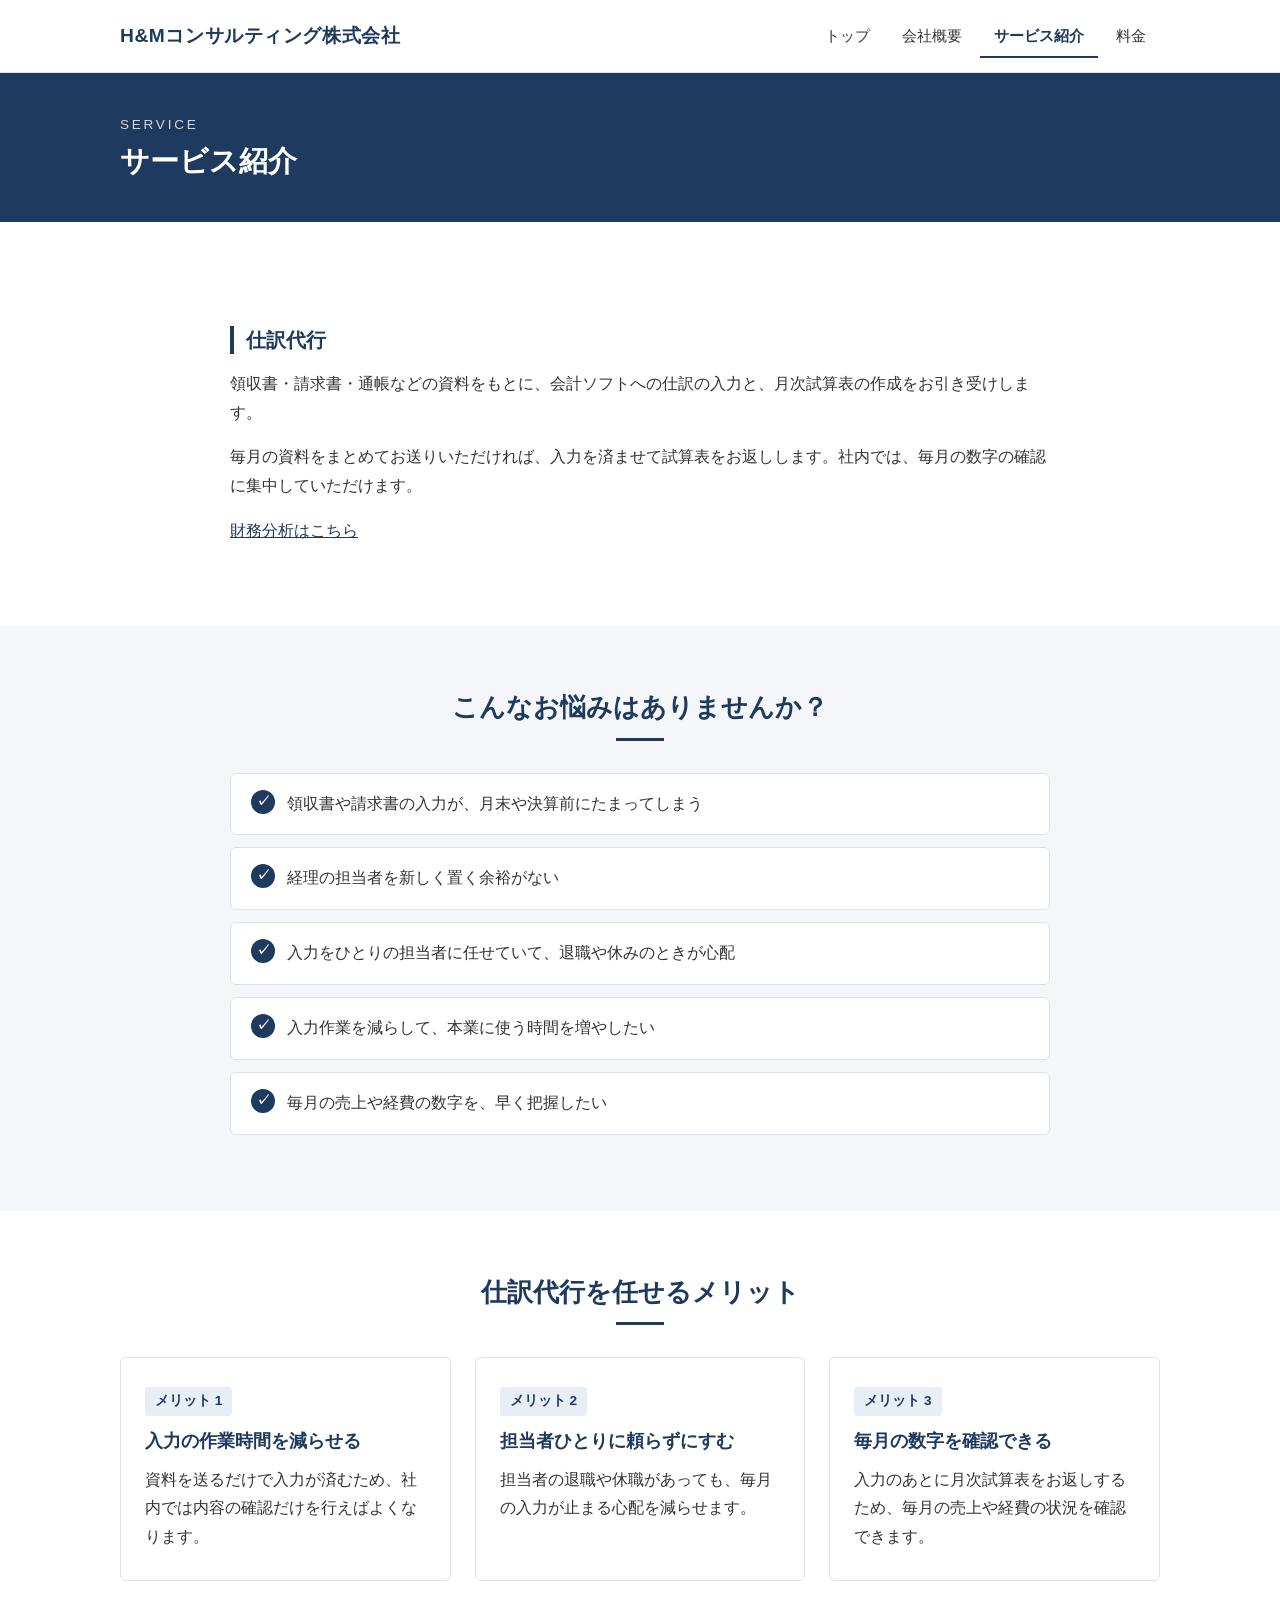
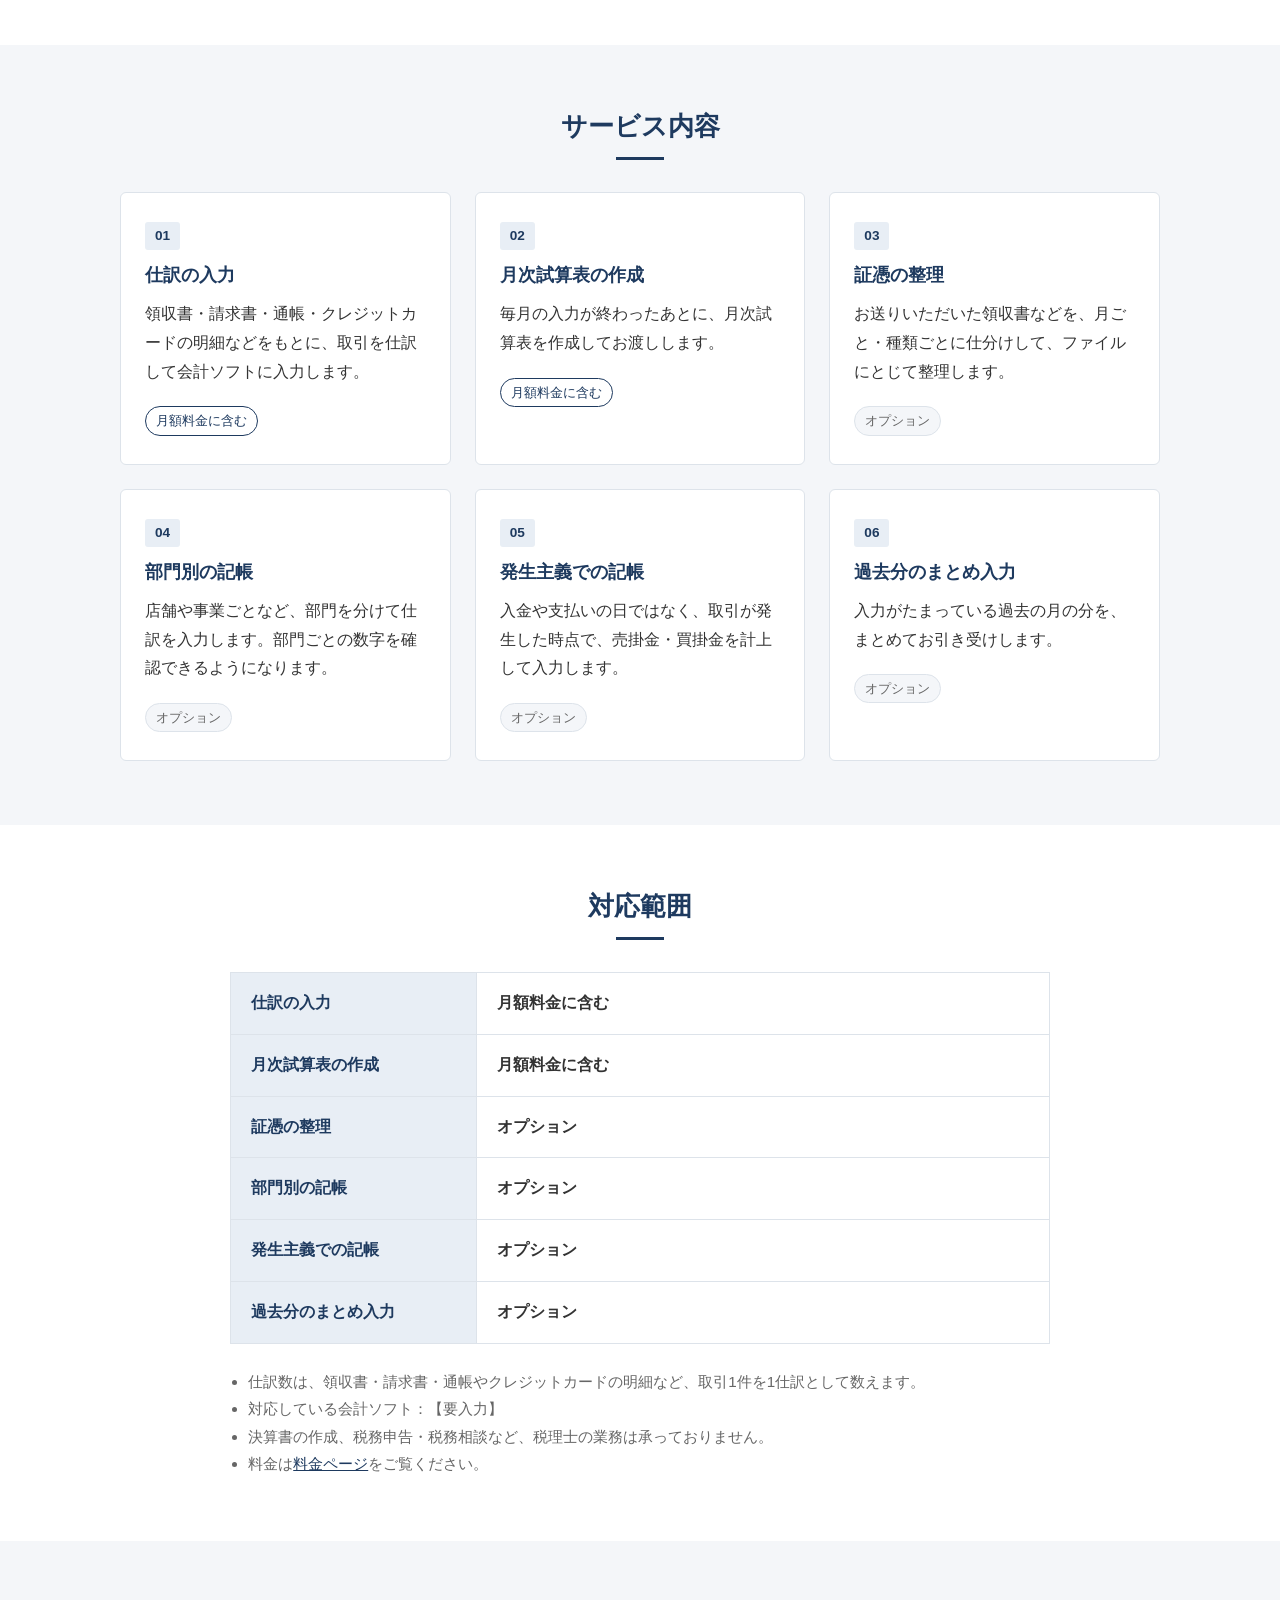
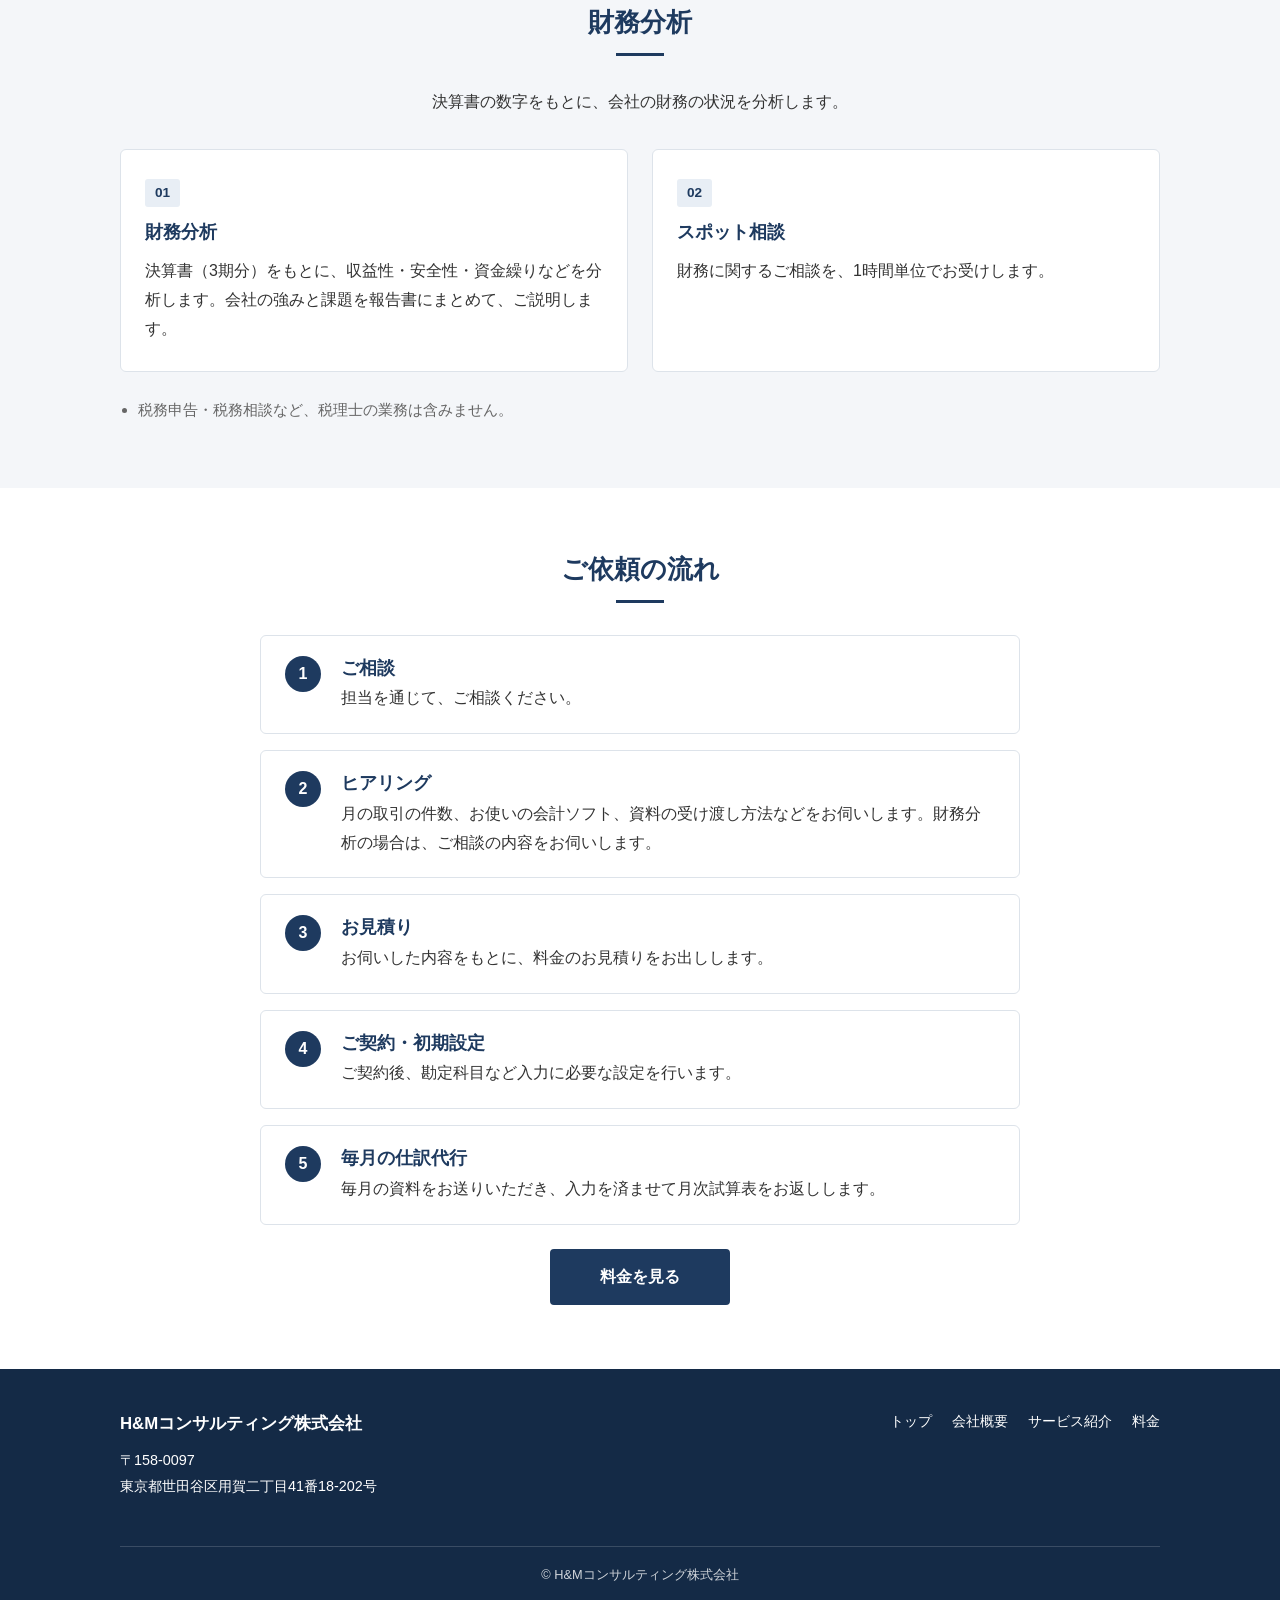
==== services.html @ 1e4bd51f "Add company website for H&M Consulting (4 static pages) - Top, company profile, services and pricing" ====
<!DOCTYPE html>
<html lang="ja">
<head>
  <meta charset="UTF-8">
  <meta name="viewport" content="width=device-width, initial-scale=1">
  <title>サービス紹介｜H&amp;Mコンサルティング株式会社</title>
  <meta name="description" content="H&amp;Mコンサルティング株式会社の仕訳代行と、財務分析のご紹介です。">
  <link rel="stylesheet" href="css/style.css">
</head>
<body>

  <!-- ===== ヘッダー（全ページ共通：変更するときは4ファイルすべて直してください） ===== -->
  <header class="site-header">
    <div class="container header-inner">
      <a href="index.html" class="logo">H&amp;Mコンサルティング株式会社</a>
      <nav class="global-nav" aria-label="メインメニュー">
        <ul>
          <li><a href="index.html">トップ</a></li>
          <li><a href="company.html">会社概要</a></li>
          <li><a href="services.html" aria-current="page">サービス紹介</a></li>
          <li><a href="pricing.html">料金</a></li>
        </ul>
      </nav>
    </div>
  </header>
  <!-- ===== ヘッダーここまで ===== -->

  <main>

    <div class="page-header">
      <div class="container">
        <p class="page-header-en">SERVICE</p>
        <h1>サービス紹介</h1>
      </div>
    </div>

    <!-- ===== 紹介文 ===== -->
    <section class="section">
      <div class="container container-narrow">
        <h2 class="sub-title">仕訳代行</h2>
        <p>領収書・請求書・通帳などの資料をもとに、会計ソフトへの仕訳の入力と、月次試算表の作成をお引き受けします。</p>
        <p>毎月の資料をまとめてお送りいただければ、入力を済ませて試算表をお返しします。社内では、毎月の数字の確認に集中していただけます。</p>
        <p><a href="#analysis">財務分析はこちら</a></p>
      </div>
    </section>

    <!-- ===== こんなお悩み ===== -->
    <section class="section section-gray">
      <div class="container container-narrow">
        <h2 class="section-title">こんなお悩みはありませんか？</h2>
        <ul class="check-list">
          <li>領収書や請求書の入力が、月末や決算前にたまってしまう</li>
          <li>経理の担当者を新しく置く余裕がない</li>
          <li>入力をひとりの担当者に任せていて、退職や休みのときが心配</li>
          <li>入力作業を減らして、本業に使う時間を増やしたい</li>
          <li>毎月の売上や経費の数字を、早く把握したい</li>
        </ul>
      </div>
    </section>

    <!-- ===== 任せるメリット ===== -->
    <section class="section">
      <div class="container">
        <h2 class="section-title">仕訳代行を任せるメリット</h2>
        <div class="card-grid">
          <div class="card">
            <span class="card-number">メリット 1</span>
            <h3>入力の作業時間を減らせる</h3>
            <p>資料を送るだけで入力が済むため、社内では内容の確認だけを行えばよくなります。</p>
          </div>
          <div class="card">
            <span class="card-number">メリット 2</span>
            <h3>担当者ひとりに頼らずにすむ</h3>
            <p>担当者の退職や休職があっても、毎月の入力が止まる心配を減らせます。</p>
          </div>
          <div class="card">
            <span class="card-number">メリット 3</span>
            <h3>毎月の数字を確認できる</h3>
            <p>入力のあとに月次試算表をお返しするため、毎月の売上や経費の状況を確認できます。</p>
          </div>
        </div>
      </div>
    </section>

    <!-- ===== サービス内容（カードを増やすときは <div class="card"> から </div> までをコピー） ===== -->
    <section class="section section-gray">
      <div class="container">
        <h2 class="section-title">サービス内容</h2>
        <div class="card-grid">
          <div class="card">
            <span class="card-number">01</span>
            <h3>仕訳の入力</h3>
            <p>領収書・請求書・通帳・クレジットカードの明細などをもとに、取引を仕訳して会計ソフトに入力します。</p>
            <span class="tag">月額料金に含む</span>
          </div>
          <div class="card">
            <span class="card-number">02</span>
            <h3>月次試算表の作成</h3>
            <p>毎月の入力が終わったあとに、月次試算表を作成してお渡しします。</p>
            <span class="tag">月額料金に含む</span>
          </div>
          <div class="card">
            <span class="card-number">03</span>
            <h3>証憑の整理</h3>
            <p>お送りいただいた領収書などを、月ごと・種類ごとに仕分けして、ファイルにとじて整理します。</p>
            <span class="tag tag-sub">オプション</span>
          </div>
          <div class="card">
            <span class="card-number">04</span>
            <h3>部門別の記帳</h3>
            <p>店舗や事業ごとなど、部門を分けて仕訳を入力します。部門ごとの数字を確認できるようになります。</p>
            <span class="tag tag-sub">オプション</span>
          </div>
          <div class="card">
            <span class="card-number">05</span>
            <h3>発生主義での記帳</h3>
            <p>入金や支払いの日ではなく、取引が発生した時点で、売掛金・買掛金を計上して入力します。</p>
            <span class="tag tag-sub">オプション</span>
          </div>
          <div class="card">
            <span class="card-number">06</span>
            <h3>過去分のまとめ入力</h3>
            <p>入力がたまっている過去の月の分を、まとめてお引き受けします。</p>
            <span class="tag tag-sub">オプション</span>
          </div>
        </div>
      </div>
    </section>

    <!-- ===== 対応範囲 ===== -->
    <section class="section">
      <div class="container container-narrow">
        <h2 class="section-title">対応範囲</h2>
        <table class="price-table scope-table">
          <tr>
            <th>仕訳の入力</th>
            <td>月額料金に含む</td>
          </tr>
          <tr>
            <th>月次試算表の作成</th>
            <td>月額料金に含む</td>
          </tr>
          <tr>
            <th>証憑の整理</th>
            <td>オプション</td>
          </tr>
          <tr>
            <th>部門別の記帳</th>
            <td>オプション</td>
          </tr>
          <tr>
            <th>発生主義での記帳</th>
            <td>オプション</td>
          </tr>
          <tr>
            <th>過去分のまとめ入力</th>
            <td>オプション</td>
          </tr>
        </table>
        <ul class="note-list">
          <li>仕訳数は、領収書・請求書・通帳やクレジットカードの明細など、取引1件を1仕訳として数えます。</li>
          <li>対応している会計ソフト：【要入力】</li>
          <li>決算書の作成、税務申告・税務相談など、税理士の業務は承っておりません。</li>
          <li>料金は<a href="pricing.html">料金ページ</a>をご覧ください。</li>
        </ul>
      </div>
    </section>

    <!-- ===== 財務分析 ===== -->
    <section class="section section-gray" id="analysis">
      <div class="container">
        <h2 class="section-title">財務分析</h2>
        <p class="section-lead">決算書の数字をもとに、会社の財務の状況を分析します。</p>
        <div class="card-grid card-grid-2">
          <div class="card">
            <span class="card-number">01</span>
            <h3>財務分析</h3>
            <p>決算書（3期分）をもとに、収益性・安全性・資金繰りなどを分析します。会社の強みと課題を報告書にまとめて、ご説明します。</p>
          </div>
          <div class="card">
            <span class="card-number">02</span>
            <h3>スポット相談</h3>
            <p>財務に関するご相談を、1時間単位でお受けします。</p>
          </div>
        </div>
        <ul class="note-list">
          <li>税務申告・税務相談など、税理士の業務は含みません。</li>
        </ul>
      </div>
    </section>

    <!-- ===== ご依頼の流れ ===== -->
    <section class="section">
      <div class="container">
        <h2 class="section-title">ご依頼の流れ</h2>
        <ol class="flow">
          <li>
            <h3>ご相談</h3>
            <p>担当を通じて、ご相談ください。</p>
          </li>
          <li>
            <h3>ヒアリング</h3>
            <p>月の取引の件数、お使いの会計ソフト、資料の受け渡し方法などをお伺いします。財務分析の場合は、ご相談の内容をお伺いします。</p>
          </li>
          <li>
            <h3>お見積り</h3>
            <p>お伺いした内容をもとに、料金のお見積りをお出しします。</p>
          </li>
          <li>
            <h3>ご契約・初期設定</h3>
            <p>ご契約後、勘定科目など入力に必要な設定を行います。</p>
          </li>
          <li>
            <h3>毎月の仕訳代行</h3>
            <p>毎月の資料をお送りいただき、入力を済ませて月次試算表をお返しします。</p>
          </li>
        </ol>
        <div class="btn-group btn-group-center">
          <a href="pricing.html" class="btn btn-primary">料金を見る</a>
        </div>
      </div>
    </section>


  </main>

  <!-- ===== フッター（全ページ共通：変更するときは4ファイルすべて直してください） ===== -->
  <footer class="site-footer">
    <div class="container">
      <div class="footer-inner">
        <div>
          <p class="footer-name">H&amp;Mコンサルティング株式会社</p>
          <p>〒158-0097<br>東京都世田谷区用賀二丁目41番18-202号</p>
        </div>
        <nav class="footer-nav" aria-label="フッターメニュー">
          <ul>
            <li><a href="index.html">トップ</a></li>
            <li><a href="company.html">会社概要</a></li>
            <li><a href="services.html">サービス紹介</a></li>
            <li><a href="pricing.html">料金</a></li>
          </ul>
        </nav>
      </div>
      <p class="copyright">&copy; H&amp;Mコンサルティング株式会社</p>
    </div>
  </footer>
  <!-- ===== フッターここまで ===== -->

</body>
</html>
---- css/style.css ----
@charset "UTF-8";

/* =========================================================
   H&Mコンサルティング株式会社 共通スタイル
   ---------------------------------------------------------
   ・サイト全体の色は、すぐ下の「色の設定」で変更できます。
   ・このファイルは4ページすべてで共通です。
   ========================================================= */

/* ---------- 色・文字・幅の設定（ここを変えるとサイト全体が変わります） ---------- */
:root {
  --color-main: #1e3a5f;        /* メインの色（濃い紺）：見出し・ボタン・フッター */
  --color-main-dark: #142a46;   /* メインの色の濃いめ：ボタンにマウスを乗せたとき */
  --color-main-light: #e8eef5;  /* メインの色の薄いめ：表の見出し・番号の背景 */
  --color-text: #333333;        /* 本文の文字色 */
  --color-text-light: #666666;  /* 補足の文字色 */
  --color-bg: #ffffff;          /* 基本の背景色 */
  --color-bg-gray: #f4f6f9;     /* 区切り用の薄いグレーの背景色 */
  --color-border: #dde3ea;      /* 線の色 */

  --font-base: "Hiragino Kaku Gothic ProN", "Hiragino Sans", "Noto Sans JP",
    "Yu Gothic", "YuGothic", Meiryo, sans-serif;

  --max-width: 1080px;          /* ページの最大の横幅 */
}

/* ---------- 基本 ---------- */
*,
*::before,
*::after {
  box-sizing: border-box;
}

html {
  -webkit-text-size-adjust: 100%;
}

body {
  margin: 0;
  font-family: var(--font-base);
  font-size: 16px;
  line-height: 1.8;
  color: var(--color-text);
  background: var(--color-bg);
}

img {
  display: block;
  max-width: 100%;
  height: auto;
}

a {
  color: var(--color-main);
}

h1,
h2,
h3,
h4 {
  line-height: 1.4;
  color: var(--color-main);
}

p {
  margin: 0 0 1em;
}

.container {
  width: 100%;
  max-width: var(--max-width);
  margin: 0 auto;
  padding: 0 20px;
}

/* 料金ページなど、横幅を少し狭くしたいところ */
.container-narrow {
  max-width: 860px;
}

/* ---------- ヘッダー（ページ上部） ---------- */
.site-header {
  background: var(--color-bg);
  border-bottom: 1px solid var(--color-border);
}

.header-inner {
  display: flex;
  align-items: center;
  justify-content: space-between;
  gap: 16px;
  min-height: 72px;
}

.logo-heading {
  margin: 0;
  font-size: inherit;
  line-height: inherit;
}

.logo {
  font-size: 1.2rem;
  font-weight: bold;
  color: var(--color-main);
  text-decoration: none;
  letter-spacing: 0.03em;
}

.global-nav ul {
  display: flex;
  flex-wrap: wrap;
  gap: 4px;
  margin: 0;
  padding: 0;
  list-style: none;
}

.global-nav a {
  display: block;
  padding: 8px 14px;
  color: var(--color-text);
  text-decoration: none;
  font-size: 0.95rem;
  border-radius: 4px;
}

.global-nav a:hover {
  background: var(--color-bg-gray);
}

/* 今見ているページのメニューを目立たせる */
.global-nav a[aria-current="page"] {
  color: var(--color-main);
  font-weight: bold;
  box-shadow: inset 0 -2px 0 var(--color-main);
  border-radius: 0;
}

/* ---------- 下層ページの見出し帯 ---------- */
.page-header {
  background: var(--color-main);
  color: #fff;
  padding: 40px 0;
}

.page-header h1 {
  margin: 0;
  color: #fff;
  font-size: 1.8rem;
}

.page-header-en {
  margin: 0 0 4px;
  font-size: 0.85rem;
  letter-spacing: 0.2em;
  opacity: 0.8;
}

/* ---------- セクション（区切り） ---------- */
.section {
  padding: 64px 0;
}

.section-gray {
  background: var(--color-bg-gray);
}

.section-title {
  margin: 0 0 32px;
  font-size: 1.6rem;
  text-align: center;
}

.section-title::after {
  content: "";
  display: block;
  width: 48px;
  height: 3px;
  margin: 12px auto 0;
  background: var(--color-main);
}

.section-lead {
  max-width: 760px;
  margin: 0 auto 32px;
  text-align: center;
}

.sub-title {
  margin: 40px 0 16px;
  padding-left: 12px;
  font-size: 1.25rem;
  border-left: 4px solid var(--color-main);
}

.section-title + .sub-title {
  margin-top: 0;
}

.section-more {
  margin-top: 32px;
  text-align: center;
}

/* ---------- ボタン ---------- */
.btn-group {
  display: flex;
  flex-wrap: wrap;
  gap: 12px;
  margin-top: 24px;
}

.btn-group-center {
  justify-content: center;
}

.btn {
  display: inline-block;
  min-width: 180px;
  padding: 12px 28px;
  border: 2px solid var(--color-main);
  border-radius: 4px;
  font-weight: bold;
  text-align: center;
  text-decoration: none;
  transition: background 0.2s, color 0.2s;
}

.btn-primary {
  background: var(--color-main);
  color: #fff;
}

.btn-primary:hover {
  background: var(--color-main-dark);
  border-color: var(--color-main-dark);
}

.btn-outline {
  background: var(--color-bg);
  color: var(--color-main);
}

.btn-outline:hover {
  background: var(--color-main-light);
}

/* ---------- カード（サービス・選ばれる理由など） ---------- */
.card-grid {
  display: grid;
  grid-template-columns: repeat(3, 1fr);
  gap: 24px;
}

.card {
  padding: 28px 24px;
  background: var(--color-bg);
  border: 1px solid var(--color-border);
  border-radius: 6px;
}

.card-grid-2 {
  grid-template-columns: repeat(2, 1fr);
}

.card-grid-4 {
  grid-template-columns: repeat(4, 1fr);
}

.card h3,
.card h4 {
  margin: 0 0 12px;
  font-size: 1.15rem;
}

.card p:last-child {
  margin-bottom: 0;
}

/* カードの下の小さなラベル（「月額料金に含む」「オプション」など） */
.tag {
  display: inline-block;
  margin: 4px 4px 0 0;
  padding: 2px 10px;
  border: 1px solid var(--color-main);
  border-radius: 999px;
  color: var(--color-main);
  font-size: 0.8rem;
}

.tag-sub {
  border-color: var(--color-border);
  background: var(--color-bg-gray);
  color: var(--color-text-light);
}

.card-number {
  display: inline-block;
  margin-bottom: 12px;
  padding: 2px 10px;
  background: var(--color-main-light);
  color: var(--color-main);
  font-size: 0.85rem;
  font-weight: bold;
  border-radius: 3px;
}

/* ---------- お悩みのチェックリスト ---------- */
.check-list {
  margin: 0;
  padding: 0;
  list-style: none;
}

.check-list li {
  position: relative;
  margin-bottom: 12px;
  padding: 16px 20px 16px 56px;
  background: var(--color-bg);
  border: 1px solid var(--color-border);
  border-radius: 6px;
}

.check-list li::before {
  content: "✓";
  position: absolute;
  top: 16px;
  left: 20px;
  width: 24px;
  height: 24px;
  border-radius: 50%;
  background: var(--color-main);
  color: #fff;
  font-size: 0.85rem;
  font-weight: bold;
  line-height: 24px;
  text-align: center;
}

/* ---------- 表 ---------- */
.info-table,
.price-table {
  width: 100%;
  border-collapse: collapse;
  background: var(--color-bg);
}

.info-table th,
.info-table td,
.price-table th,
.price-table td {
  padding: 16px 20px;
  border: 1px solid var(--color-border);
  text-align: left;
  vertical-align: top;
}

.info-table th,
.price-table th {
  width: 30%;
  background: var(--color-main-light);
  color: var(--color-main);
  font-weight: bold;
}

.price-table td {
  font-size: 1.1rem;
  font-weight: bold;
}

/* 税込の金額（料金表のかっこ内） */
.price-table .tax-in {
  margin-left: 4px;
  color: var(--color-text-light);
  font-size: 0.85rem;
  font-weight: normal;
  white-space: nowrap;
}

.price-table .th-sub {
  display: block;
  color: var(--color-text-light);
  font-size: 0.85rem;
  font-weight: normal;
}

/* 対応範囲の表 */
.scope-table td {
  font-size: 1rem;
}

.scope-table td.is-out {
  color: var(--color-text-light);
  font-weight: normal;
}

.price-table caption {
  padding-bottom: 8px;
  text-align: left;
  color: var(--color-text-light);
  font-size: 0.9rem;
}

.plain-list {
  margin: 0;
  padding-left: 1.2em;
}

/* ---------- 料金の目安（トップ） ---------- */
.price-summary {
  max-width: 640px;
  margin: 0 auto;
  padding: 32px;
  background: var(--color-bg);
  border: 2px solid var(--color-main);
  border-radius: 6px;
  text-align: center;
}

.price-summary-main {
  margin: 0 0 8px;
  font-size: 1.1rem;
}

.price-summary-main strong {
  font-size: 2rem;
  color: var(--color-main);
}

.note-list {
  margin: 0;
  padding-left: 1.2em;
  color: var(--color-text-light);
  font-size: 0.95rem;
}

.card-grid + .note-list,
.price-table + .note-list {
  margin-top: 24px;
}

/* ---------- ご依頼の流れ ---------- */
.flow {
  max-width: 760px;
  margin: 0 auto;
  padding: 0;
  list-style: none;
  counter-reset: flow;
}

.flow li {
  position: relative;
  margin-bottom: 16px;
  padding: 20px 24px 20px 80px;
  background: var(--color-bg);
  border: 1px solid var(--color-border);
  border-radius: 6px;
  counter-increment: flow;
}

.flow li::before {
  content: counter(flow);
  position: absolute;
  top: 20px;
  left: 24px;
  width: 36px;
  height: 36px;
  border-radius: 50%;
  background: var(--color-main);
  color: #fff;
  font-weight: bold;
  line-height: 36px;
  text-align: center;
}

.flow h3 {
  margin: 0 0 4px;
  font-size: 1.1rem;
}

.flow p {
  margin: 0;
}

/* ---------- フッター（ページ下部） ---------- */
.site-footer {
  background: var(--color-main-dark);
  color: #fff;
  padding: 40px 0 16px;
  font-size: 0.9rem;
}

.footer-inner {
  display: flex;
  flex-wrap: wrap;
  justify-content: space-between;
  gap: 24px;
}

.footer-name {
  margin-bottom: 8px;
  font-size: 1.05rem;
  font-weight: bold;
}

.footer-nav ul {
  display: flex;
  flex-wrap: wrap;
  gap: 8px 20px;
  margin: 0;
  padding: 0;
  list-style: none;
}

.footer-nav a {
  color: #fff;
  text-decoration: none;
}

.footer-nav a:hover {
  text-decoration: underline;
}

.copyright {
  margin: 32px 0 0;
  padding-top: 16px;
  border-top: 1px solid rgba(255, 255, 255, 0.2);
  text-align: center;
  font-size: 0.8rem;
  opacity: 0.8;
}

/* =========================================================
   スマホ・タブレット向け（画面の幅が狭いときの表示）
   ========================================================= */

/* タブレット（幅960px以下） */
@media (max-width: 960px) {
  .card-grid,
  .card-grid-4 {
    grid-template-columns: repeat(2, 1fr);
  }
}

/* スマホ（幅768px以下） */
@media (max-width: 768px) {
  body {
    font-size: 15px;
  }

  /* ヘッダー：社名の下にメニューを折り返して並べる */
  .header-inner {
    flex-direction: column;
    gap: 8px;
    padding-top: 12px;
    padding-bottom: 8px;
  }

  .logo {
    font-size: 1.1rem;
  }

  .global-nav ul {
    justify-content: center;
  }

  .global-nav a {
    padding: 6px 10px;
    font-size: 0.9rem;
  }

  .page-header {
    padding: 28px 0;
  }

  .page-header h1 {
    font-size: 1.5rem;
  }

  .section {
    padding: 48px 0;
  }

  .section-title {
    font-size: 1.35rem;
  }

  .card-grid {
    grid-template-columns: 1fr;
  }

  /* トップのサービス（業務名だけのカード）はスマホでも2列 */
  .card-grid-compact {
    grid-template-columns: repeat(2, 1fr);
    gap: 12px;
  }

  .card-grid-compact .card {
    padding: 16px 12px;
  }

  .card-grid-compact .card h4 {
    margin: 0;
    font-size: 1rem;
  }

  .check-list li {
    padding: 12px 16px 12px 48px;
  }

  .check-list li::before {
    top: 12px;
    left: 14px;
  }

  .btn {
    width: 100%;
  }

  /* 表：項目と内容を縦に並べる */
  .info-table th,
  .info-table td {
    display: block;
    width: 100%;
  }

  .info-table th {
    padding: 8px 16px;
    border-bottom: none;
  }

  .info-table td {
    padding: 12px 16px;
  }

  .price-table th,
  .price-table td {
    padding: 12px;
  }

  .price-table th {
    width: 50%;
  }

  .price-table td {
    font-size: 1rem;
  }

  /* スマホでは税込の金額を次の行に表示 */
  .price-table .tax-in {
    display: block;
    margin-left: 0;
  }

  .flow li {
    padding: 16px 16px 16px 64px;
  }

  .flow li::before {
    top: 16px;
    left: 16px;
  }

  .price-summary {
    padding: 24px 16px;
  }

  .price-summary-main strong {
    font-size: 1.6rem;
  }
}
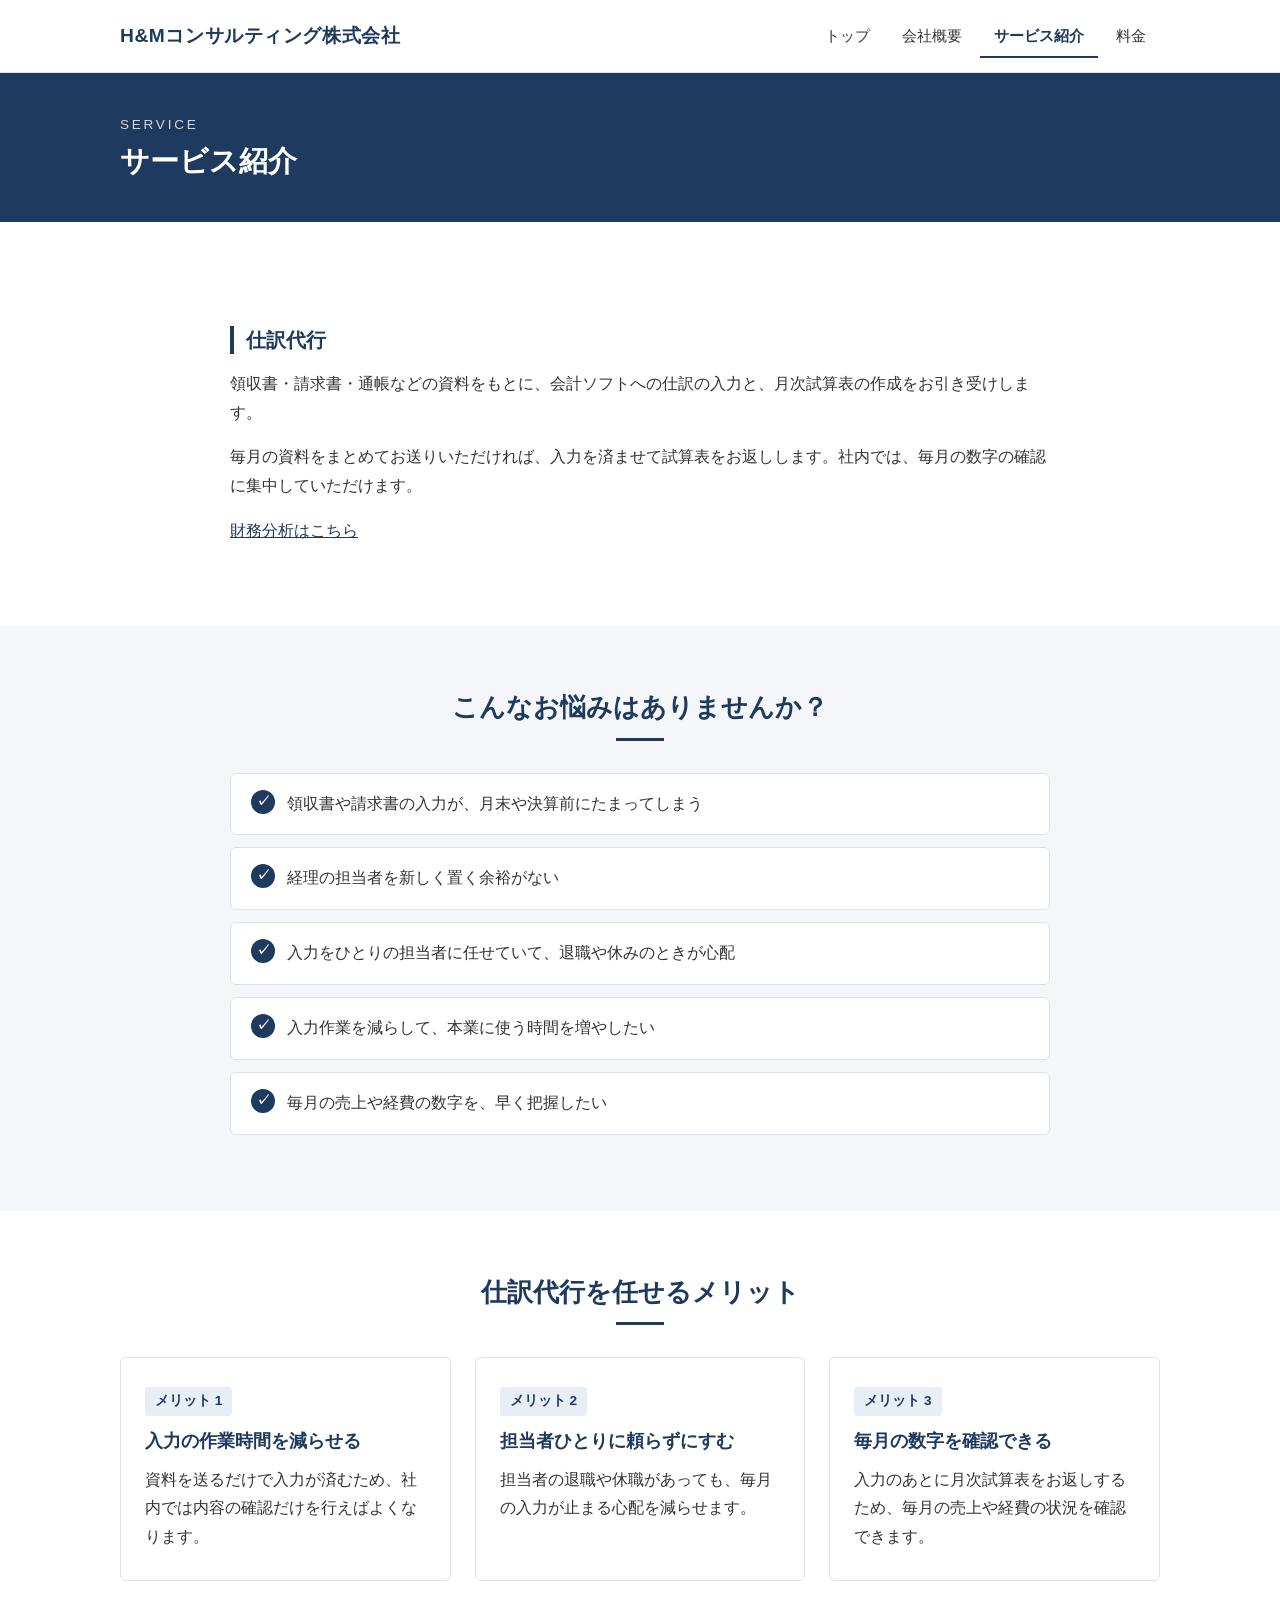
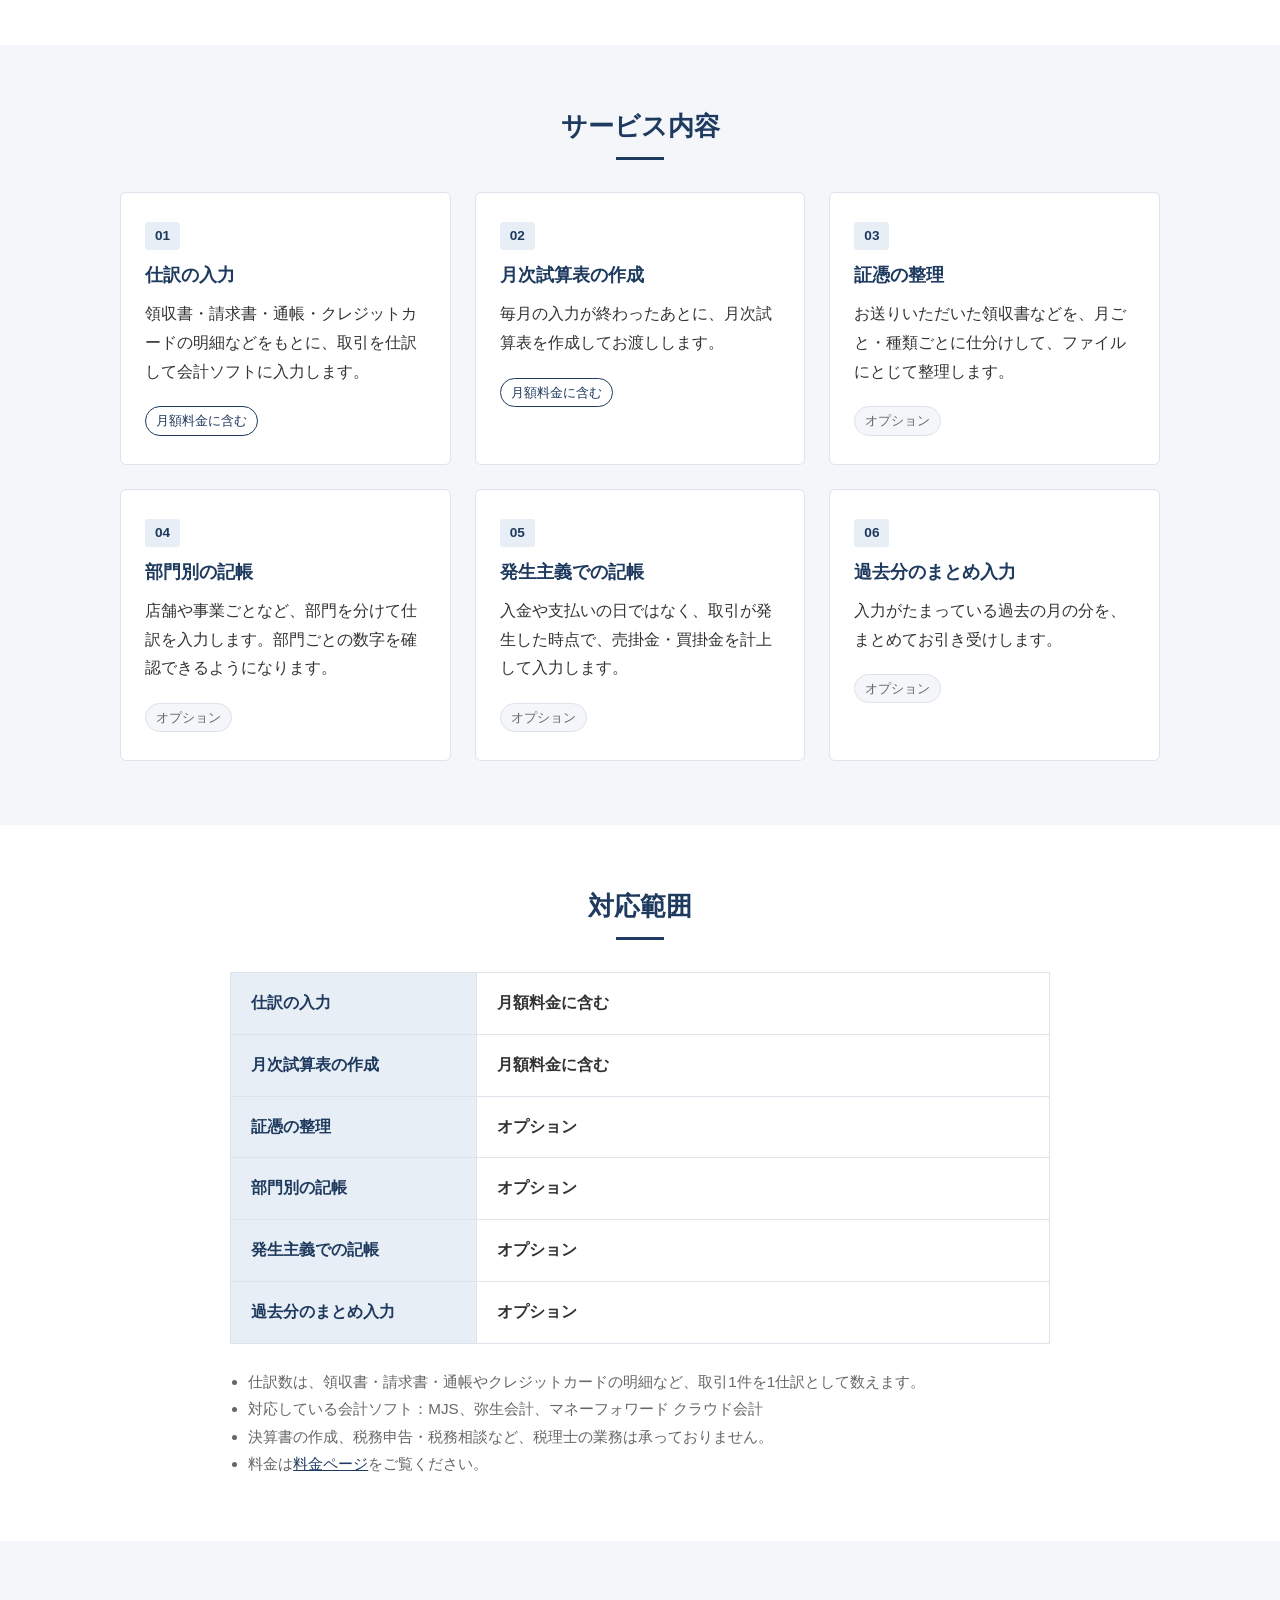
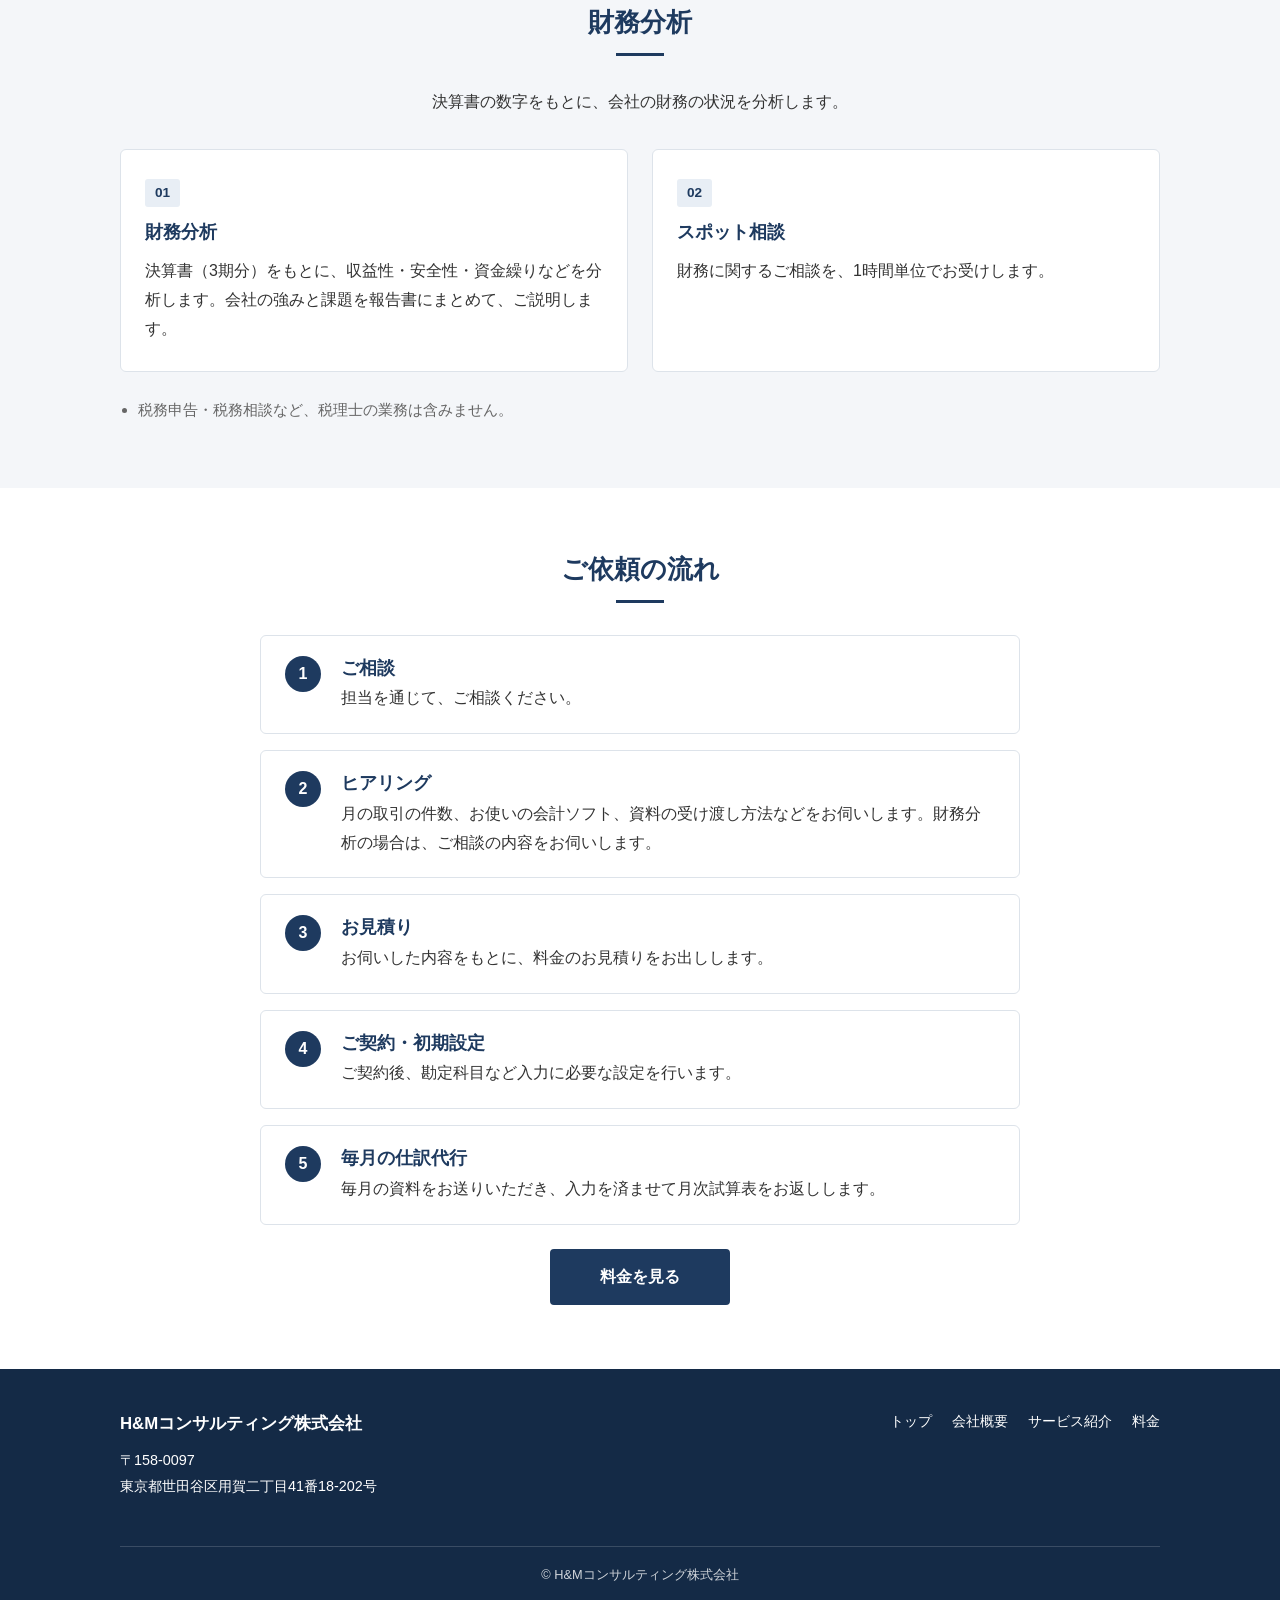
==== commit cae9fd7b: "Fill in supported accounting software - Services: supported software is MJS, Yayoi and Money Forward" ====
--- a/services.html
+++ b/services.html
@@ -159,7 +159,7 @@
         </table>
         <ul class="note-list">
           <li>仕訳数は、領収書・請求書・通帳やクレジットカードの明細など、取引1件を1仕訳として数えます。</li>
-          <li>対応している会計ソフト：【要入力】</li>
+          <li>対応している会計ソフト：MJS、弥生会計、マネーフォワード クラウド会計</li>
           <li>決算書の作成、税務申告・税務相談など、税理士の業務は承っておりません。</li>
           <li>料金は<a href="pricing.html">料金ページ</a>をご覧ください。</li>
         </ul>
